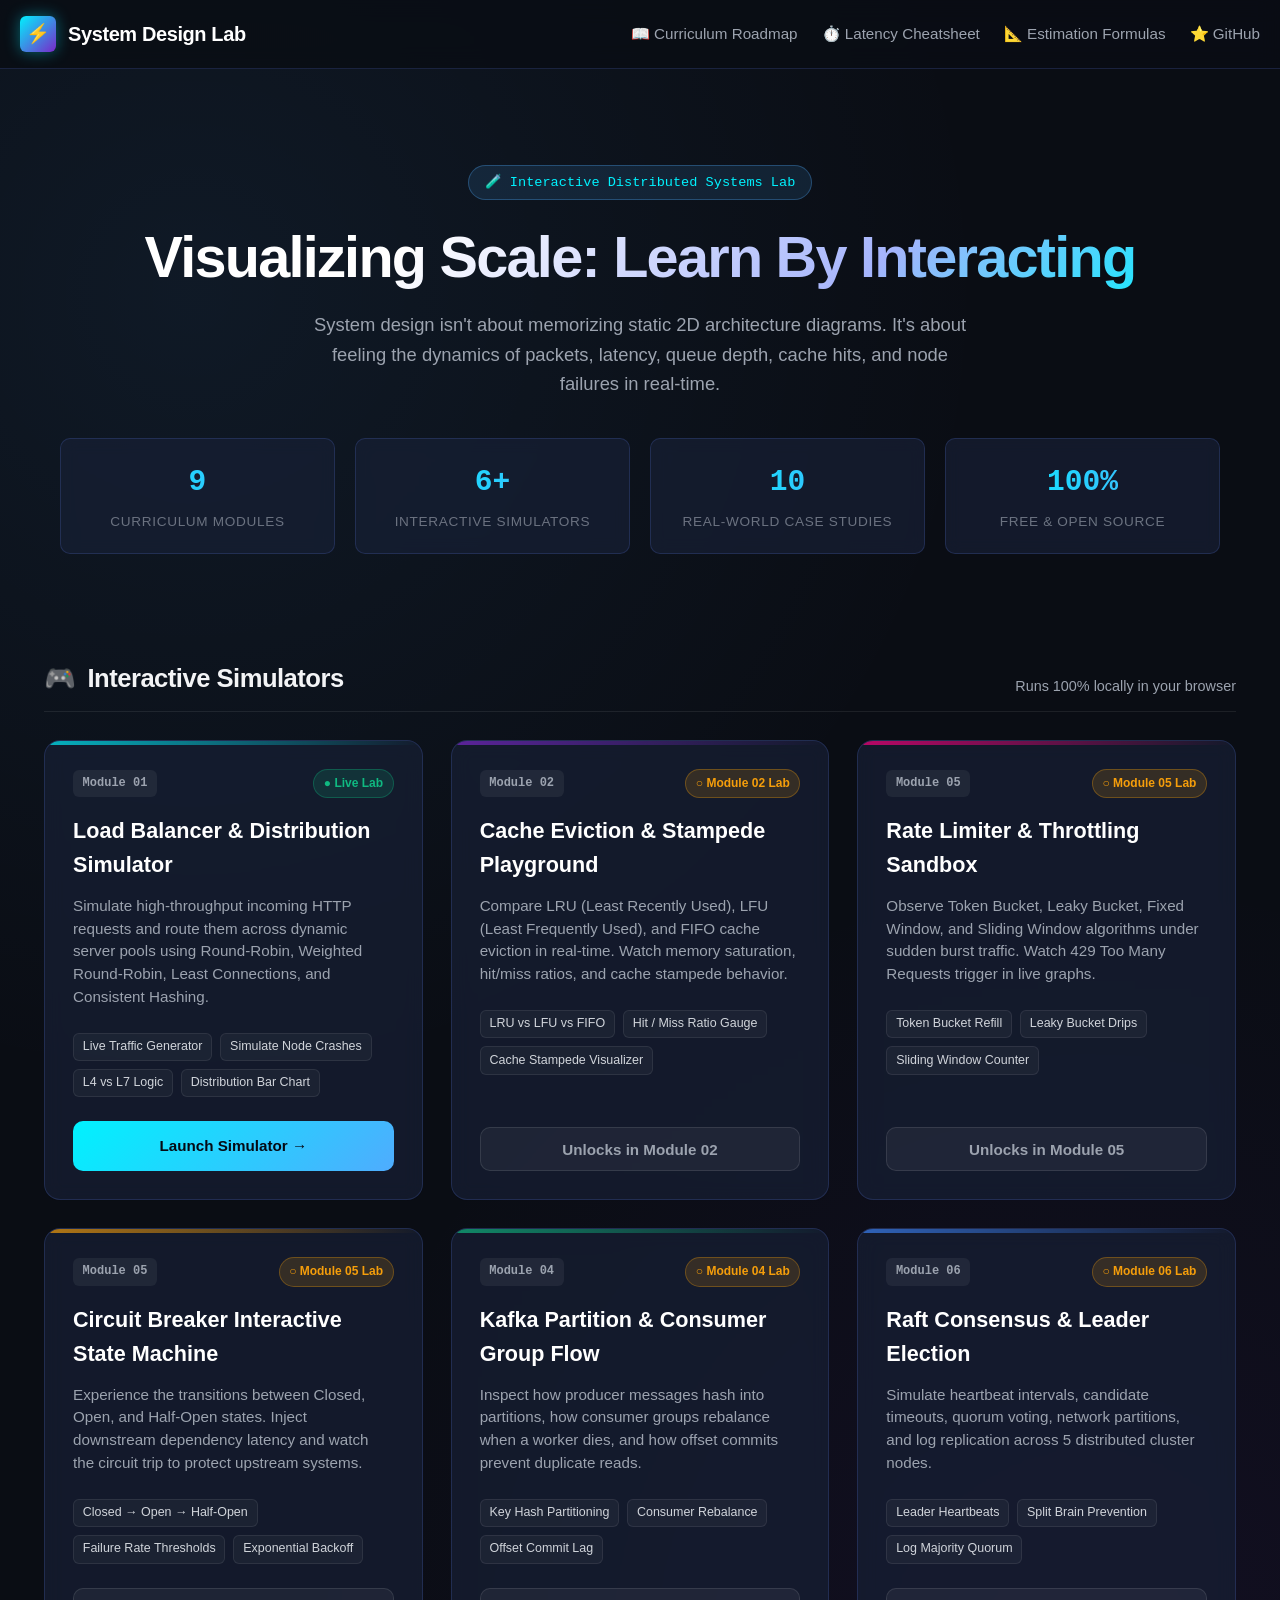
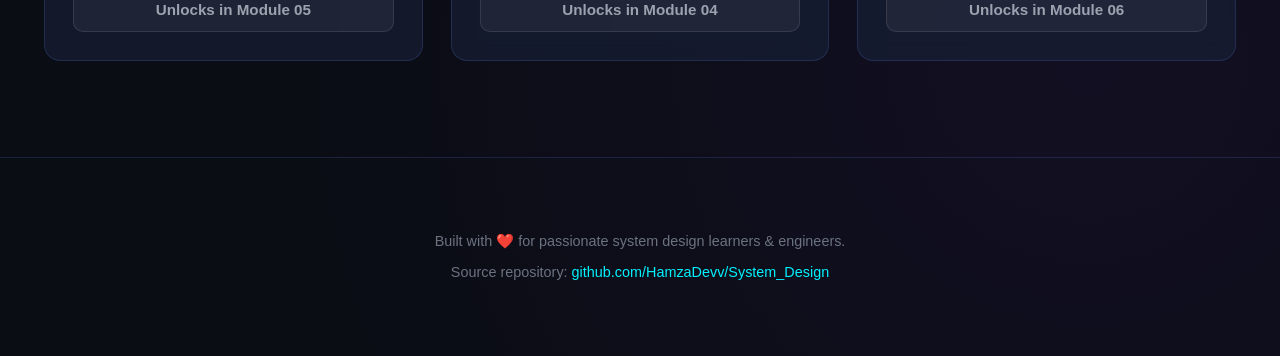
==== interactive-simulations/index.html @ 51b61a2e "feat: initial system design roadmap, cheatsheets, and interactive simulator lab" ====
<!DOCTYPE html>
<html lang="en">
<head>
  <meta charset="UTF-8">
  <meta name="viewport" content="width=device-width, initial-scale=1.0">
  <title>System Design Visual Lab & Interactive Simulations</title>
  <link rel="stylesheet" href="assets/css/style.css">
</head>
<body>

  <!-- Navigation -->
  <header>
    <div class="container nav-bar">
      <a href="../README.md" class="logo-badge">
        <div class="logo-icon">⚡</div>
        <span>System Design Lab</span>
      </a>
      <div class="nav-links">
        <a href="../README.md">📖 Curriculum Roadmap</a>
        <a href="../cheatsheets/latencies-numbers-every-programmer-should-know.md">⏱️ Latency Cheatsheet</a>
        <a href="../cheatsheets/system-design-formulas-and-estimations.md">📐 Estimation Formulas</a>
        <a href="https://github.com/HamzaDevv/System_Design" target="_blank" rel="noopener">⭐️ GitHub</a>
      </div>
    </div>
  </header>

  <!-- Hero -->
  <main class="container">
    <section class="hero">
      <div class="hero-pill">🧪 Interactive Distributed Systems Lab</div>
      <h1>Visualizing Scale: Learn By Interacting</h1>
      <p>
        System design isn't about memorizing static 2D architecture diagrams. It's about feeling the dynamics of packets, latency, queue depth, cache hits, and node failures in real-time.
      </p>

      <!-- Quick Metrics -->
      <div class="stats-ribbon">
        <div class="stat-box">
          <div class="stat-number">9</div>
          <div class="stat-label">Curriculum Modules</div>
        </div>
        <div class="stat-box">
          <div class="stat-number">6+</div>
          <div class="stat-label">Interactive Simulators</div>
        </div>
        <div class="stat-box">
          <div class="stat-number">10</div>
          <div class="stat-label">Real-World Case Studies</div>
        </div>
        <div class="stat-box">
          <div class="stat-number">100%</div>
          <div class="stat-label">Free & Open Source</div>
        </div>
      </div>
    </section>

    <!-- Simulations Directory -->
    <section>
      <div class="section-header">
        <h2 class="section-title">
          <span>🎮</span> Interactive Simulators
        </h2>
        <span style="color: var(--text-muted); font-size: 0.9rem;">Runs 100% locally in your browser</span>
      </div>

      <div class="sim-grid">

        <!-- Lab 1: Load Balancer & Consistent Hashing -->
        <article class="sim-card" style="--card-accent: #00f2fe;">
          <div>
            <div class="sim-tag-row">
              <span class="sim-module-badge">Module 01</span>
              <span class="sim-status status-live">● Live Lab</span>
            </div>
            <h3>Load Balancer & Distribution Simulator</h3>
            <p>
              Simulate high-throughput incoming HTTP requests and route them across dynamic server pools using Round-Robin, Weighted Round-Robin, Least Connections, and Consistent Hashing.
            </p>
            <div class="sim-features">
              <span class="feature-pill">Live Traffic Generator</span>
              <span class="feature-pill">Simulate Node Crashes</span>
              <span class="feature-pill">L4 vs L7 Logic</span>
              <span class="feature-pill">Distribution Bar Chart</span>
            </div>
          </div>
          <a href="01-load-balancer-simulator/index.html" class="card-btn card-btn-primary">
            Launch Simulator →
          </a>
        </article>

        <!-- Lab 2: Cache Eviction Playground -->
        <article class="sim-card" style="--card-accent: #7928ca;">
          <div>
            <div class="sim-tag-row">
              <span class="sim-module-badge">Module 02</span>
              <span class="sim-status status-upcoming">○ Module 02 Lab</span>
            </div>
            <h3>Cache Eviction & Stampede Playground</h3>
            <p>
              Compare LRU (Least Recently Used), LFU (Least Frequently Used), and FIFO cache eviction in real-time. Watch memory saturation, hit/miss ratios, and cache stampede behavior.
            </p>
            <div class="sim-features">
              <span class="feature-pill">LRU vs LFU vs FIFO</span>
              <span class="feature-pill">Hit / Miss Ratio Gauge</span>
              <span class="feature-pill">Cache Stampede Visualizer</span>
            </div>
          </div>
          <button class="card-btn card-btn-secondary" disabled>Unlocks in Module 02</button>
        </article>

        <!-- Lab 3: Rate Limiter Sandbox -->
        <article class="sim-card" style="--card-accent: #ff0080;">
          <div>
            <div class="sim-tag-row">
              <span class="sim-module-badge">Module 05</span>
              <span class="sim-status status-upcoming">○ Module 05 Lab</span>
            </div>
            <h3>Rate Limiter & Throttling Sandbox</h3>
            <p>
              Observe Token Bucket, Leaky Bucket, Fixed Window, and Sliding Window algorithms under sudden burst traffic. Watch 429 Too Many Requests trigger in live graphs.
            </p>
            <div class="sim-features">
              <span class="feature-pill">Token Bucket Refill</span>
              <span class="feature-pill">Leaky Bucket Drips</span>
              <span class="feature-pill">Sliding Window Counter</span>
            </div>
          </div>
          <button class="card-btn card-btn-secondary" disabled>Unlocks in Module 05</button>
        </article>

        <!-- Lab 4: Circuit Breaker State Machine -->
        <article class="sim-card" style="--card-accent: #f59e0b;">
          <div>
            <div class="sim-tag-row">
              <span class="sim-module-badge">Module 05</span>
              <span class="sim-status status-upcoming">○ Module 05 Lab</span>
            </div>
            <h3>Circuit Breaker Interactive State Machine</h3>
            <p>
              Experience the transitions between Closed, Open, and Half-Open states. Inject downstream dependency latency and watch the circuit trip to protect upstream systems.
            </p>
            <div class="sim-features">
              <span class="feature-pill">Closed → Open → Half-Open</span>
              <span class="feature-pill">Failure Rate Thresholds</span>
              <span class="feature-pill">Exponential Backoff</span>
            </div>
          </div>
          <button class="card-btn card-btn-secondary" disabled>Unlocks in Module 05</button>
        </article>

        <!-- Lab 5: Kafka Partition & Offset Stream -->
        <article class="sim-card" style="--card-accent: #10b981;">
          <div>
            <div class="sim-tag-row">
              <span class="sim-module-badge">Module 04</span>
              <span class="sim-status status-upcoming">○ Module 04 Lab</span>
            </div>
            <h3>Kafka Partition & Consumer Group Flow</h3>
            <p>
              Inspect how producer messages hash into partitions, how consumer groups rebalance when a worker dies, and how offset commits prevent duplicate reads.
            </p>
            <div class="sim-features">
              <span class="feature-pill">Key Hash Partitioning</span>
              <span class="feature-pill">Consumer Rebalance</span>
              <span class="feature-pill">Offset Commit Lag</span>
            </div>
          </div>
          <button class="card-btn card-btn-secondary" disabled>Unlocks in Module 04</button>
        </article>

        <!-- Lab 6: Raft Consensus Visualizer -->
        <article class="sim-card" style="--card-accent: #3b82f6;">
          <div>
            <div class="sim-tag-row">
              <span class="sim-module-badge">Module 06</span>
              <span class="sim-status status-upcoming">○ Module 06 Lab</span>
            </div>
            <h3>Raft Consensus & Leader Election</h3>
            <p>
              Simulate heartbeat intervals, candidate timeouts, quorum voting, network partitions, and log replication across 5 distributed cluster nodes.
            </p>
            <div class="sim-features">
              <span class="feature-pill">Leader Heartbeats</span>
              <span class="feature-pill">Split Brain Prevention</span>
              <span class="feature-pill">Log Majority Quorum</span>
            </div>
          </div>
          <button class="card-btn card-btn-secondary" disabled>Unlocks in Module 06</button>
        </article>

      </div>
    </section>
  </main>

  <!-- Footer -->
  <footer>
    <div class="container">
      <p>Built with ❤️ for passionate system design learners & engineers.</p>
      <p style="margin-top: 0.5rem;">
        Source repository: <a href="https://github.com/HamzaDevv/System_Design" target="_blank" rel="noopener">github.com/HamzaDevv/System_Design</a>
      </p>
    </div>
  </footer>

</body>
</html>
---- interactive-simulations/assets/css/style.css ----
:root {
  --bg-primary: #0a0d14;
  --bg-secondary: #111726;
  --bg-tertiary: #192238;
  --card-bg: rgba(23, 32, 54, 0.7);
  --card-border: rgba(99, 133, 255, 0.18);
  --accent-cyan: #00f2fe;
  --accent-blue: #4facfe;
  --accent-purple: #7928ca;
  --accent-pink: #ff0080;
  --accent-green: #10b981;
  --accent-amber: #f59e0b;
  --accent-red: #ef4444;
  --text-main: #f3f4f6;
  --text-muted: #9ca3af;
  --text-dim: #6b7280;
  --font-mono: ui-monospace, SFMono-Regular, Menlo, Monaco, Consolas, "Liberation Mono", "Courier New", monospace;
  --font-sans: -apple-system, BlinkMacSystemFont, "Segoe UI", Roboto, Oxygen, Ubuntu, Cantarell, sans-serif;
  --radius-lg: 16px;
  --radius-md: 10px;
  --radius-sm: 6px;
  --shadow-glow: 0 8px 32px 0 rgba(0, 242, 254, 0.15);
  --transition: all 0.25s cubic-bezier(0.4, 0, 0.2, 1);
}

* {
  box-sizing: border-box;
  margin: 0;
  padding: 0;
}

body {
  background-color: var(--bg-primary);
  color: var(--text-main);
  font-family: var(--font-sans);
  line-height: 1.6;
  min-height: 100vh;
  display: flex;
  flex-direction: column;
  overflow-x: hidden;
  background-image: 
    radial-gradient(circle at 15% 15%, rgba(79, 172, 254, 0.08) 0%, transparent 40%),
    radial-gradient(circle at 85% 85%, rgba(121, 40, 202, 0.08) 0%, transparent 40%);
}

.container {
  max-width: 1240px;
  margin: 0 auto;
  padding: 2rem 1.5rem;
  width: 100%;
}

/* Header & Hero */
header {
  border-bottom: 1px solid var(--card-border);
  background: rgba(10, 13, 20, 0.85);
  backdrop-filter: blur(12px);
  position: sticky;
  top: 0;
  z-index: 100;
}

.nav-bar {
  display: flex;
  justify-content: space-between;
  align-items: center;
  padding: 1rem 0;
}

.logo-badge {
  display: flex;
  align-items: center;
  gap: 0.75rem;
  font-weight: 700;
  font-size: 1.25rem;
  letter-spacing: -0.02em;
  color: #fff;
  text-decoration: none;
}

.logo-icon {
  width: 36px;
  height: 36px;
  background: linear-gradient(135deg, var(--accent-cyan), var(--accent-purple));
  border-radius: var(--radius-sm);
  display: grid;
  place-items: center;
  font-size: 1.2rem;
  box-shadow: 0 0 15px rgba(0, 242, 254, 0.4);
}

.nav-links {
  display: flex;
  gap: 1.5rem;
  align-items: center;
}

.nav-links a {
  color: var(--text-muted);
  text-decoration: none;
  font-size: 0.95rem;
  font-weight: 500;
  transition: var(--transition);
}

.nav-links a:hover {
  color: var(--accent-cyan);
}

.hero {
  text-align: center;
  padding: 4rem 1rem 3rem;
  position: relative;
}

.hero-pill {
  display: inline-flex;
  align-items: center;
  gap: 0.5rem;
  padding: 0.35rem 1rem;
  background: rgba(79, 172, 254, 0.12);
  border: 1px solid rgba(79, 172, 254, 0.3);
  border-radius: 9999px;
  font-size: 0.85rem;
  color: var(--accent-cyan);
  margin-bottom: 1.5rem;
  font-family: var(--font-mono);
}

.hero h1 {
  font-size: clamp(2.2rem, 5vw, 3.6rem);
  font-weight: 800;
  line-height: 1.15;
  letter-spacing: -0.03em;
  margin-bottom: 1.25rem;
  background: linear-gradient(135deg, #ffffff 30%, #a5b4fc 70%, var(--accent-cyan) 100%);
  -webkit-background-clip: text;
  -webkit-text-fill-color: transparent;
}

.hero p {
  color: var(--text-muted);
  font-size: 1.15rem;
  max-width: 680px;
  margin: 0 auto 2.5rem;
}

/* Stats Ribbon */
.stats-ribbon {
  display: grid;
  grid-template-columns: repeat(auto-fit, minmax(200px, 1fr));
  gap: 1.25rem;
  margin-bottom: 3.5rem;
}

.stat-box {
  background: var(--card-bg);
  border: 1px solid var(--card-border);
  border-radius: var(--radius-md);
  padding: 1.25rem;
  text-align: center;
  backdrop-filter: blur(8px);
}

.stat-number {
  font-size: 1.85rem;
  font-weight: 800;
  color: #fff;
  font-family: var(--font-mono);
  background: linear-gradient(90deg, var(--accent-cyan), var(--accent-blue));
  -webkit-background-clip: text;
  -webkit-text-fill-color: transparent;
}

.stat-label {
  color: var(--text-dim);
  font-size: 0.85rem;
  text-transform: uppercase;
  letter-spacing: 0.05em;
  margin-top: 0.25rem;
}

/* Section Titles */
.section-header {
  display: flex;
  justify-content: space-between;
  align-items: flex-end;
  margin-bottom: 1.75rem;
  border-bottom: 1px solid rgba(255, 255, 255, 0.08);
  padding-bottom: 0.75rem;
}

.section-title {
  font-size: 1.6rem;
  font-weight: 700;
  letter-spacing: -0.02em;
  display: flex;
  align-items: center;
  gap: 0.75rem;
}

/* Simulation Grid */
.sim-grid {
  display: grid;
  grid-template-columns: repeat(auto-fill, minmax(360px, 1fr));
  gap: 1.75rem;
  margin-bottom: 4rem;
}

.sim-card {
  background: var(--card-bg);
  border: 1px solid var(--card-border);
  border-radius: var(--radius-lg);
  padding: 1.75rem;
  display: flex;
  flex-direction: column;
  justify-content: space-between;
  position: relative;
  overflow: hidden;
  transition: var(--transition);
  backdrop-filter: blur(10px);
}

.sim-card::before {
  content: '';
  position: absolute;
  top: 0;
  left: 0;
  right: 0;
  height: 4px;
  background: linear-gradient(90deg, var(--card-accent, var(--accent-cyan)), transparent);
  opacity: 0.7;
}

.sim-card:hover {
  transform: translateY(-4px);
  border-color: rgba(99, 133, 255, 0.4);
  box-shadow: 0 12px 30px rgba(0, 0, 0, 0.4);
}

.sim-tag-row {
  display: flex;
  justify-content: space-between;
  align-items: center;
  margin-bottom: 1rem;
}

.sim-module-badge {
  font-size: 0.75rem;
  font-family: var(--font-mono);
  font-weight: 600;
  padding: 0.25rem 0.6rem;
  border-radius: var(--radius-sm);
  background: rgba(255, 255, 255, 0.06);
  color: var(--text-muted);
}

.sim-status {
  display: inline-flex;
  align-items: center;
  gap: 0.35rem;
  font-size: 0.75rem;
  font-weight: 600;
  padding: 0.25rem 0.6rem;
  border-radius: 9999px;
}

.status-live {
  background: rgba(16, 185, 129, 0.15);
  color: var(--accent-green);
  border: 1px solid rgba(16, 185, 129, 0.3);
}

.status-upcoming {
  background: rgba(245, 158, 11, 0.15);
  color: var(--accent-amber);
  border: 1px solid rgba(245, 158, 11, 0.3);
}

.sim-card h3 {
  font-size: 1.35rem;
  font-weight: 700;
  color: #fff;
  margin-bottom: 0.75rem;
}

.sim-card p {
  color: var(--text-muted);
  font-size: 0.95rem;
  line-height: 1.5;
  margin-bottom: 1.5rem;
  flex-grow: 1;
}

.sim-features {
  display: flex;
  flex-wrap: wrap;
  gap: 0.5rem;
  margin-bottom: 1.5rem;
}

.feature-pill {
  font-size: 0.78rem;
  background: rgba(255, 255, 255, 0.04);
  border: 1px solid rgba(255, 255, 255, 0.08);
  border-radius: var(--radius-sm);
  padding: 0.2rem 0.55rem;
  color: #d1d5db;
}

.card-btn {
  display: inline-flex;
  align-items: center;
  justify-content: center;
  gap: 0.5rem;
  width: 100%;
  padding: 0.8rem 1.25rem;
  font-weight: 600;
  font-size: 0.95rem;
  border-radius: var(--radius-md);
  text-decoration: none;
  transition: var(--transition);
  cursor: pointer;
  border: none;
}

.card-btn-primary {
  background: linear-gradient(135deg, var(--accent-cyan), var(--accent-blue));
  color: #050a14;
}

.card-btn-primary:hover {
  filter: brightness(1.1);
  box-shadow: 0 0 20px rgba(0, 242, 254, 0.35);
}

.card-btn-secondary {
  background: rgba(255, 255, 255, 0.05);
  color: var(--text-muted);
  border: 1px solid rgba(255, 255, 255, 0.1);
}

.card-btn-secondary:hover {
  background: rgba(255, 255, 255, 0.1);
  color: #fff;
}

/* Footer */
footer {
  margin-top: auto;
  border-top: 1px solid var(--card-border);
  padding: 2.5rem 0;
  text-align: center;
  color: var(--text-dim);
  font-size: 0.9rem;
}

footer a {
  color: var(--accent-cyan);
  text-decoration: none;
}

/* Responsive adjustments */
@media (max-width: 768px) {
  .hero { padding: 2.5rem 0.5rem 2rem; }
  .sim-grid { grid-template-columns: 1fr; }
  .nav-bar { flex-direction: column; gap: 1rem; }
}
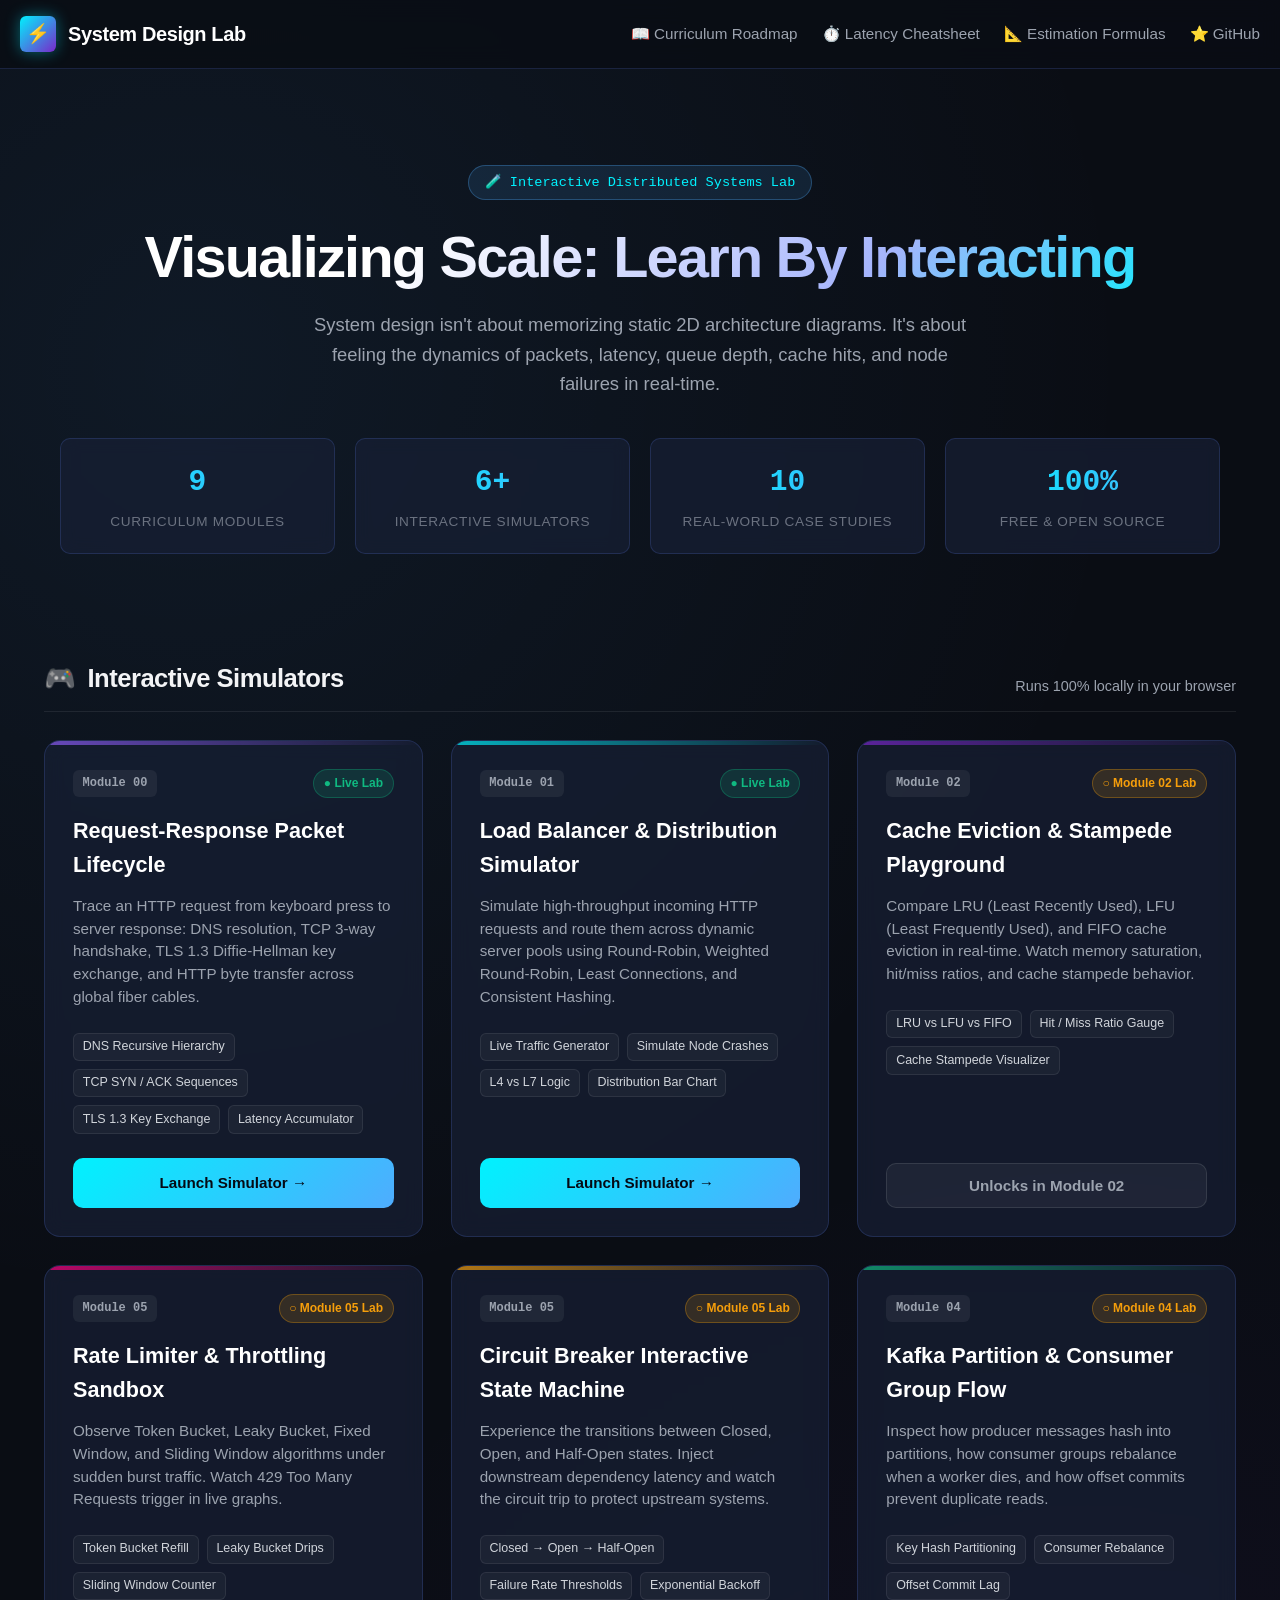
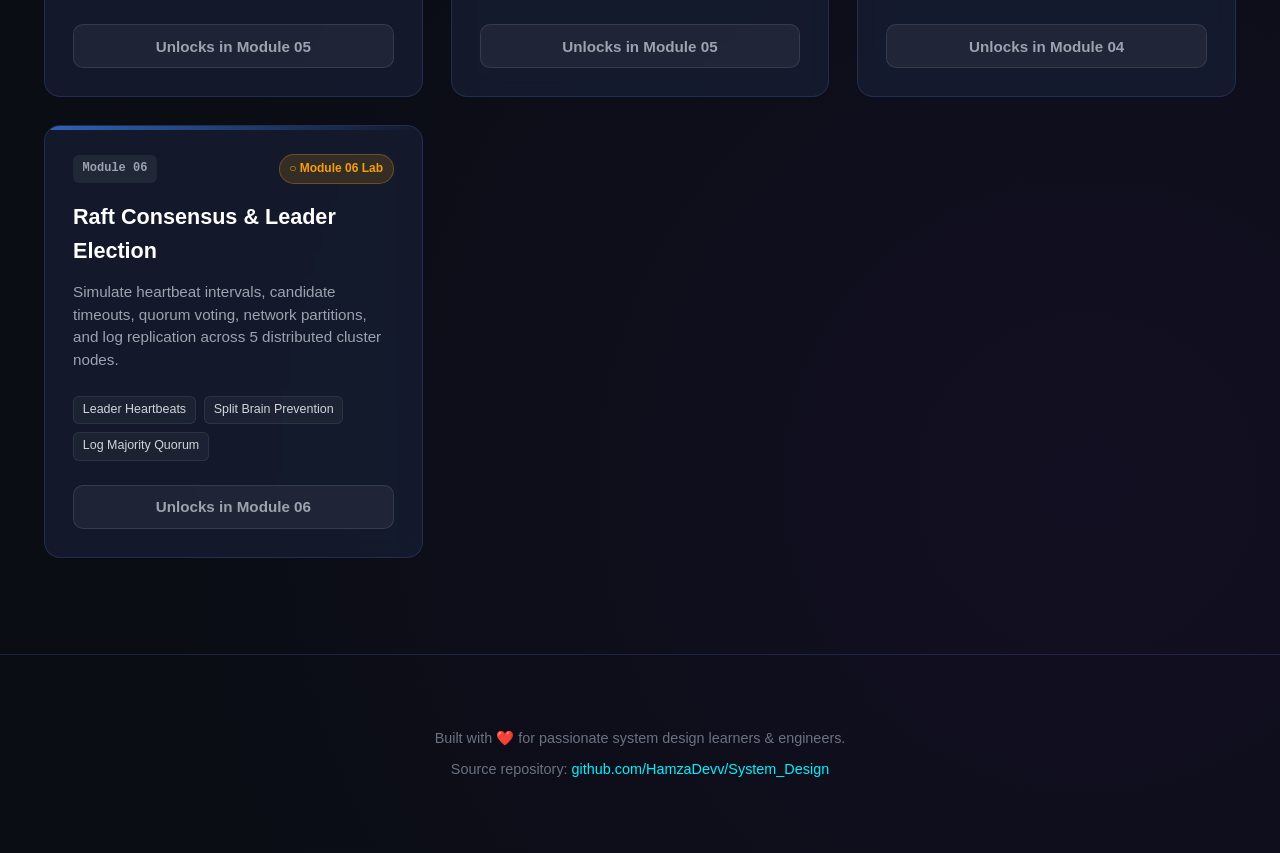
==== commit 20fdff47: "feat(module-00): add Request-Response Lifecycle deep-dive guide and interactive simulator" ====
--- a/interactive-simulations/index.html
+++ b/interactive-simulations/index.html
@@ -65,6 +65,29 @@
 
       <div class="sim-grid">
 
+        <!-- Lab 0: Request-Response Lifecycle -->
+        <article class="sim-card" style="--card-accent: #8b5cf6;">
+          <div>
+            <div class="sim-tag-row">
+              <span class="sim-module-badge">Module 00</span>
+              <span class="sim-status status-live">● Live Lab</span>
+            </div>
+            <h3>Request-Response Packet Lifecycle</h3>
+            <p>
+              Trace an HTTP request from keyboard press to server response: DNS resolution, TCP 3-way handshake, TLS 1.3 Diffie-Hellman key exchange, and HTTP byte transfer across global fiber cables.
+            </p>
+            <div class="sim-features">
+              <span class="feature-pill">DNS Recursive Hierarchy</span>
+              <span class="feature-pill">TCP SYN / ACK Sequences</span>
+              <span class="feature-pill">TLS 1.3 Key Exchange</span>
+              <span class="feature-pill">Latency Accumulator</span>
+            </div>
+          </div>
+          <a href="00-packet-lifecycle-simulator/index.html" class="card-btn card-btn-primary">
+            Launch Simulator →
+          </a>
+        </article>
+
         <!-- Lab 1: Load Balancer & Consistent Hashing -->
         <article class="sim-card" style="--card-accent: #00f2fe;">
           <div>
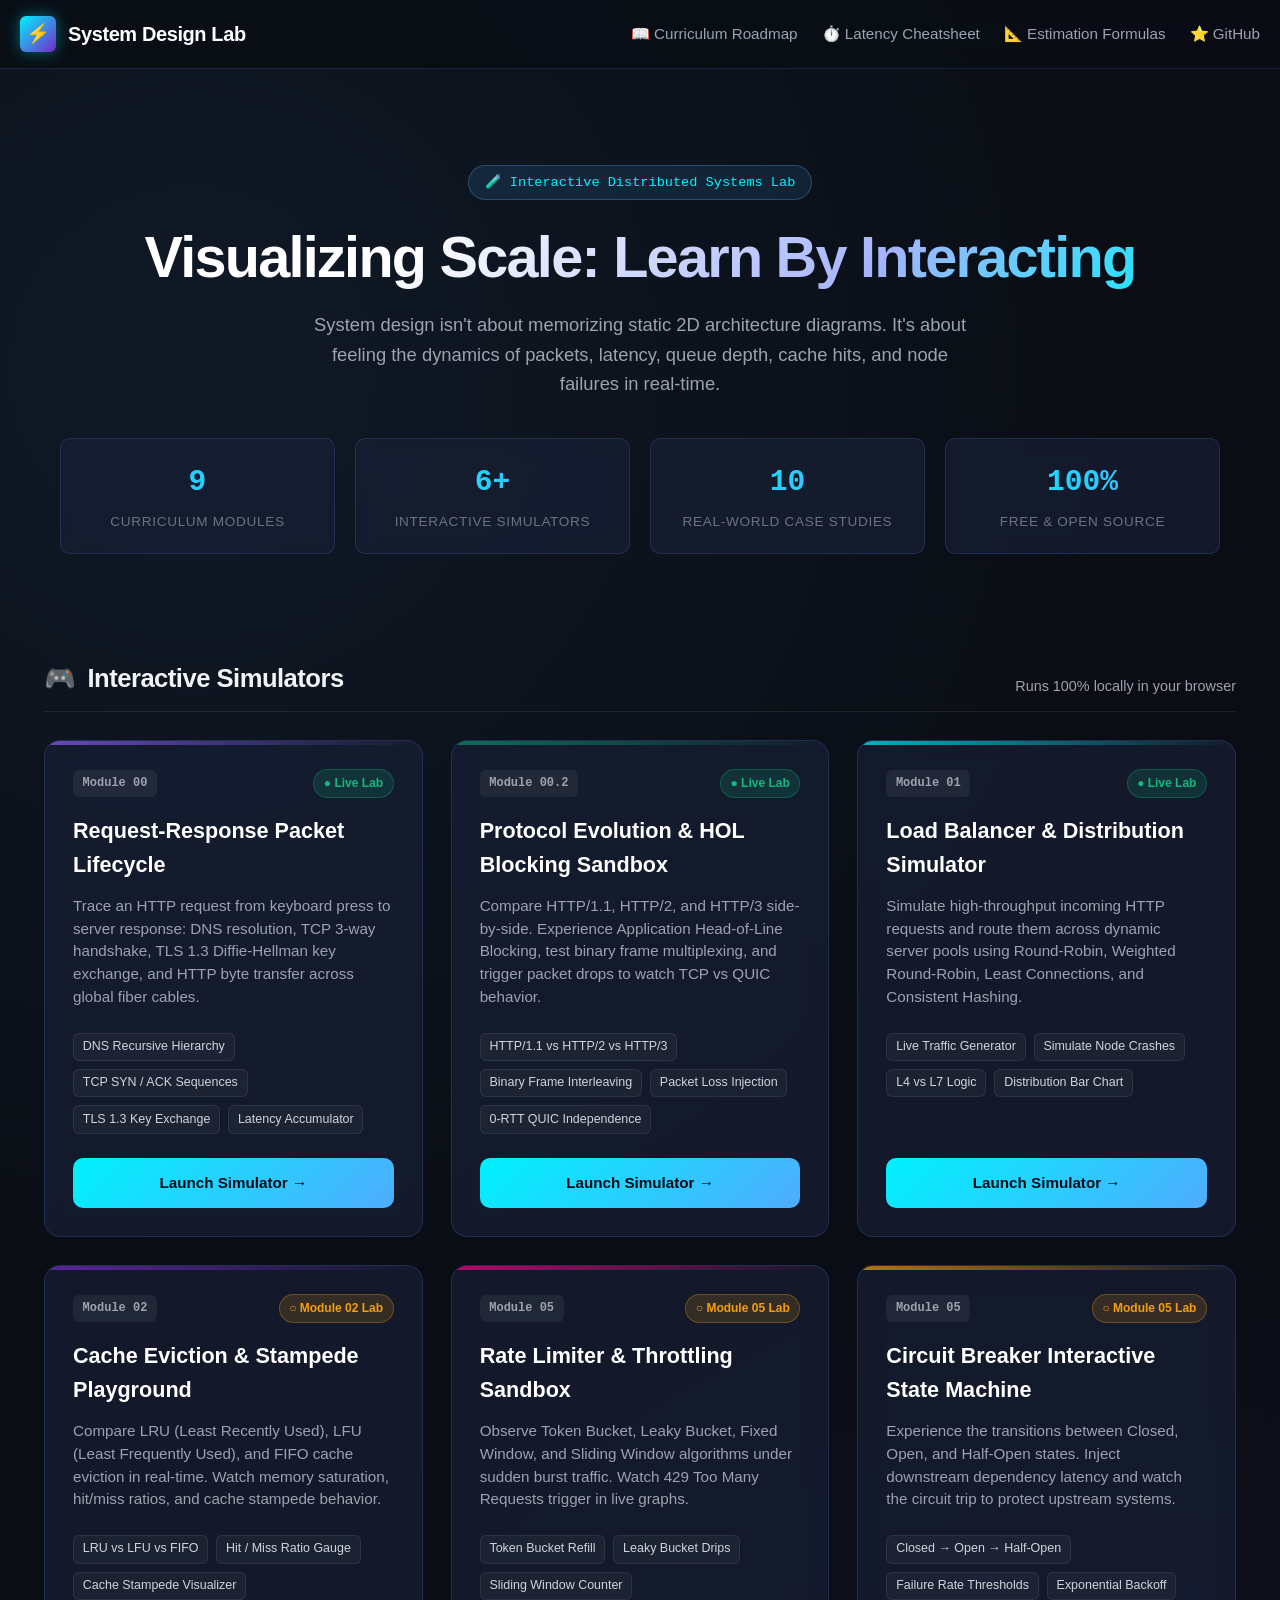
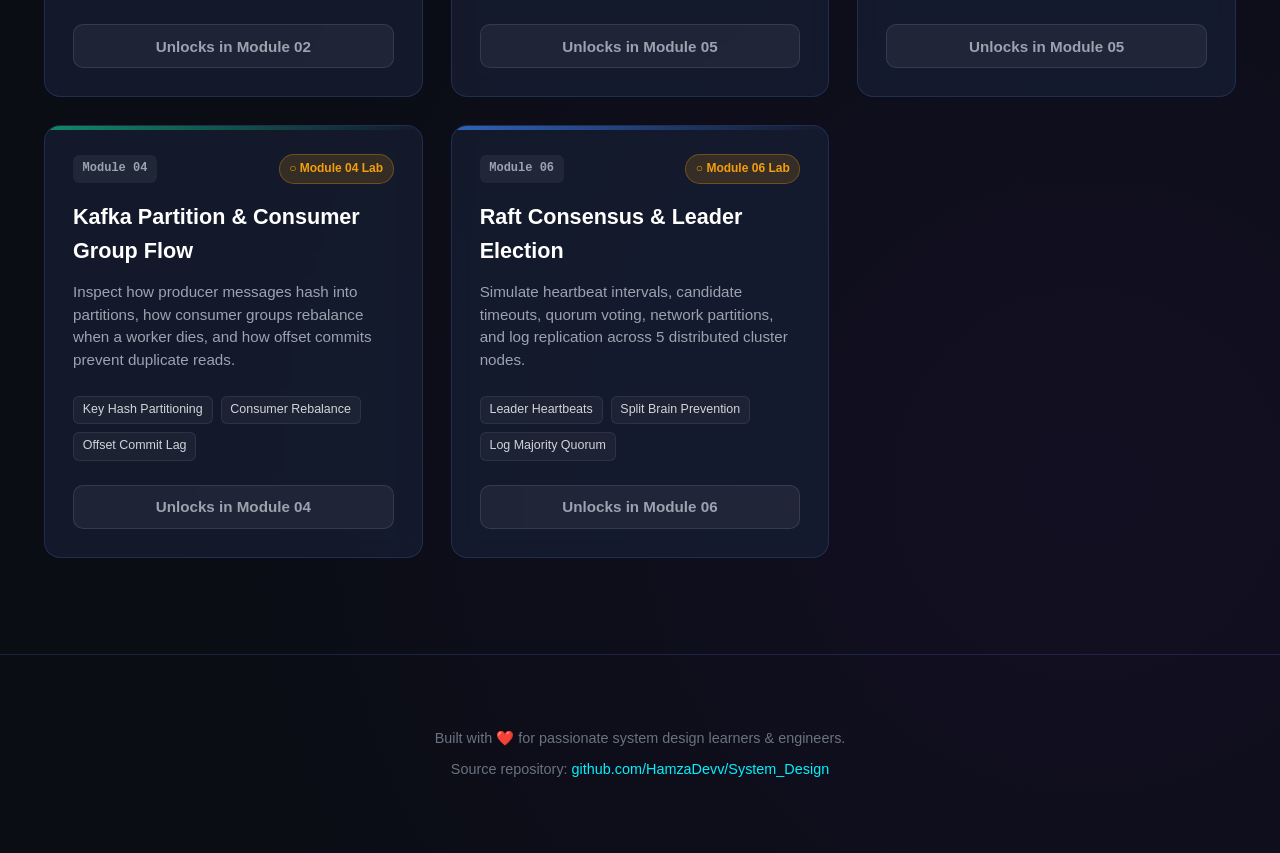
==== commit 12c824fe: "feat(module-00): add Topic 00.2 Protocol Evolution guide, AI visual, and ByteByteGo-style interactiv" ====
--- a/interactive-simulations/index.html
+++ b/interactive-simulations/index.html
@@ -88,6 +88,29 @@
           </a>
         </article>
 
+        <!-- Lab 0.2: Protocol Evolution & HOL Blocking -->
+        <article class="sim-card" style="--card-accent: #059669;">
+          <div>
+            <div class="sim-tag-row">
+              <span class="sim-module-badge">Module 00.2</span>
+              <span class="sim-status status-live">● Live Lab</span>
+            </div>
+            <h3>Protocol Evolution & HOL Blocking Sandbox</h3>
+            <p>
+              Compare HTTP/1.1, HTTP/2, and HTTP/3 side-by-side. Experience Application Head-of-Line Blocking, test binary frame multiplexing, and trigger packet drops to watch TCP vs QUIC behavior.
+            </p>
+            <div class="sim-features">
+              <span class="feature-pill">HTTP/1.1 vs HTTP/2 vs HTTP/3</span>
+              <span class="feature-pill">Binary Frame Interleaving</span>
+              <span class="feature-pill">Packet Loss Injection</span>
+              <span class="feature-pill">0-RTT QUIC Independence</span>
+            </div>
+          </div>
+          <a href="00-protocol-evolution-simulator/index.html" class="card-btn card-btn-primary">
+            Launch Simulator →
+          </a>
+        </article>
+
         <!-- Lab 1: Load Balancer & Consistent Hashing -->
         <article class="sim-card" style="--card-accent: #00f2fe;">
           <div>
